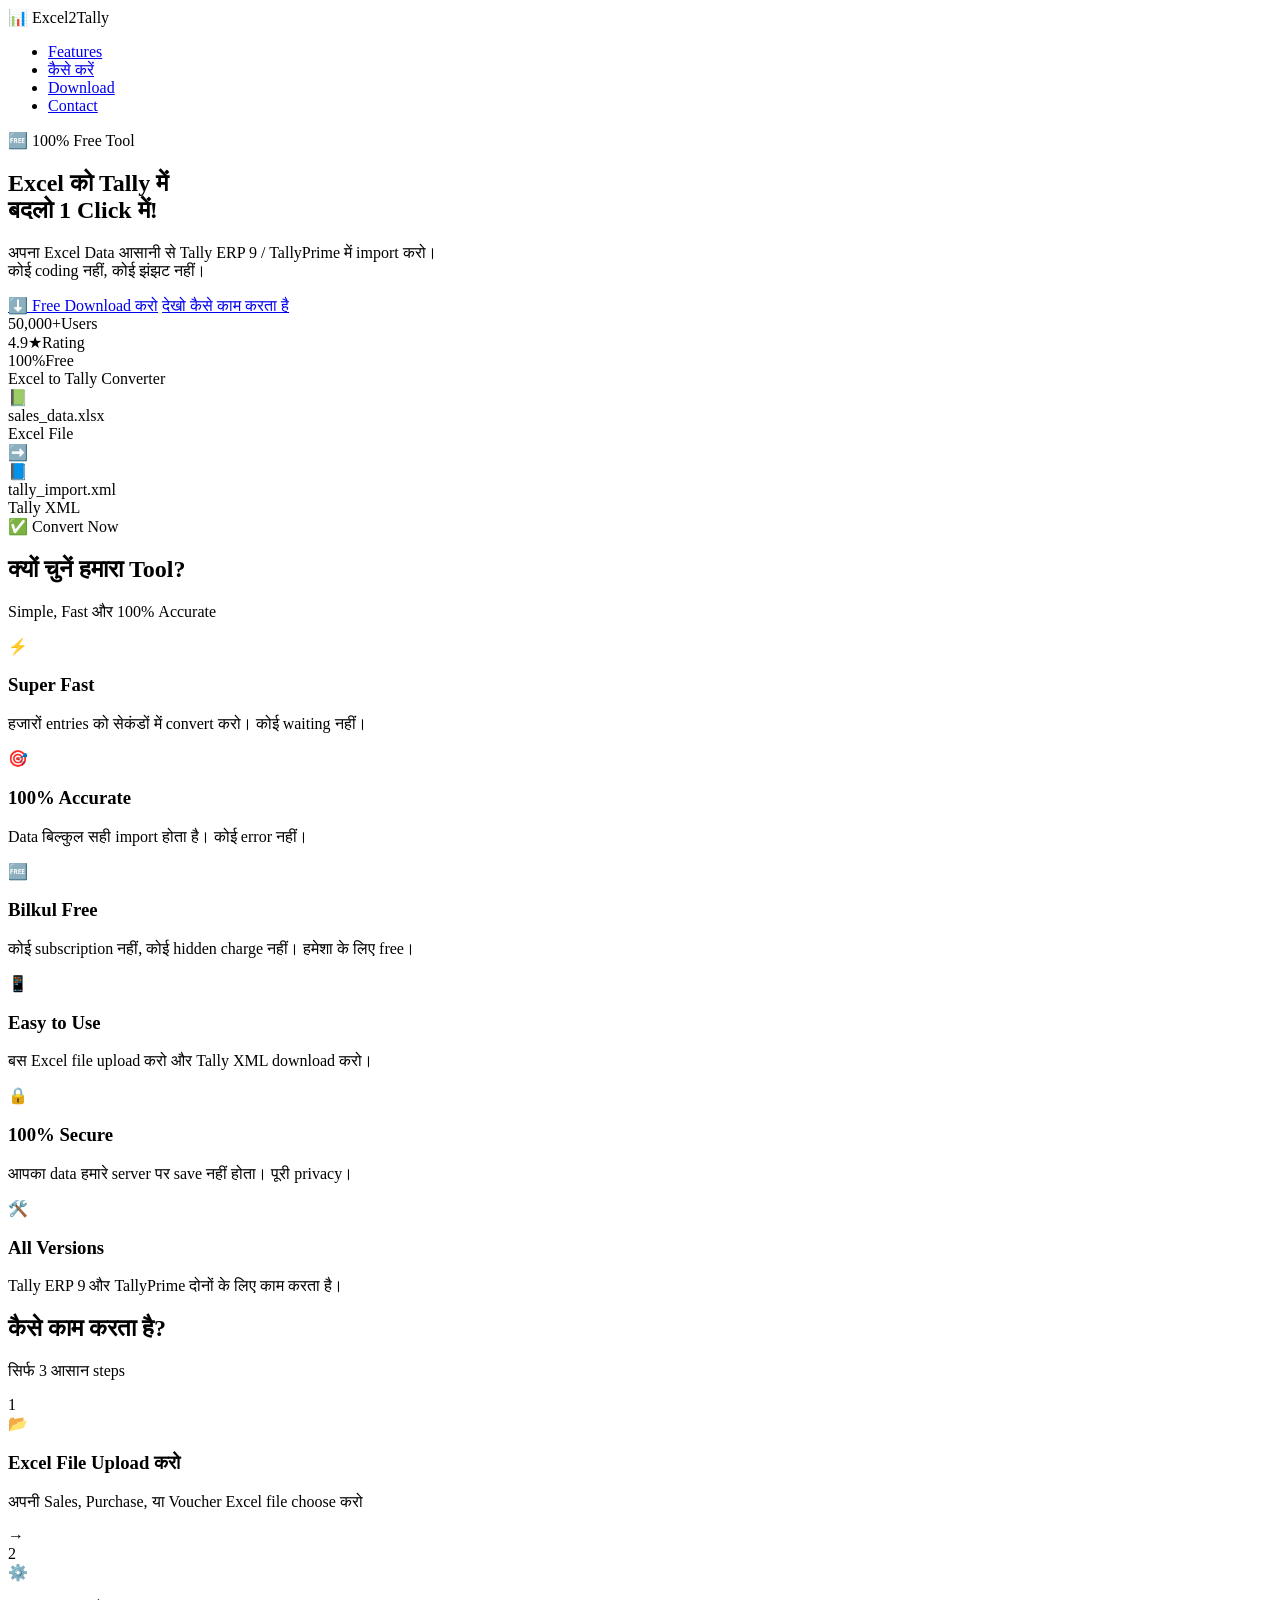
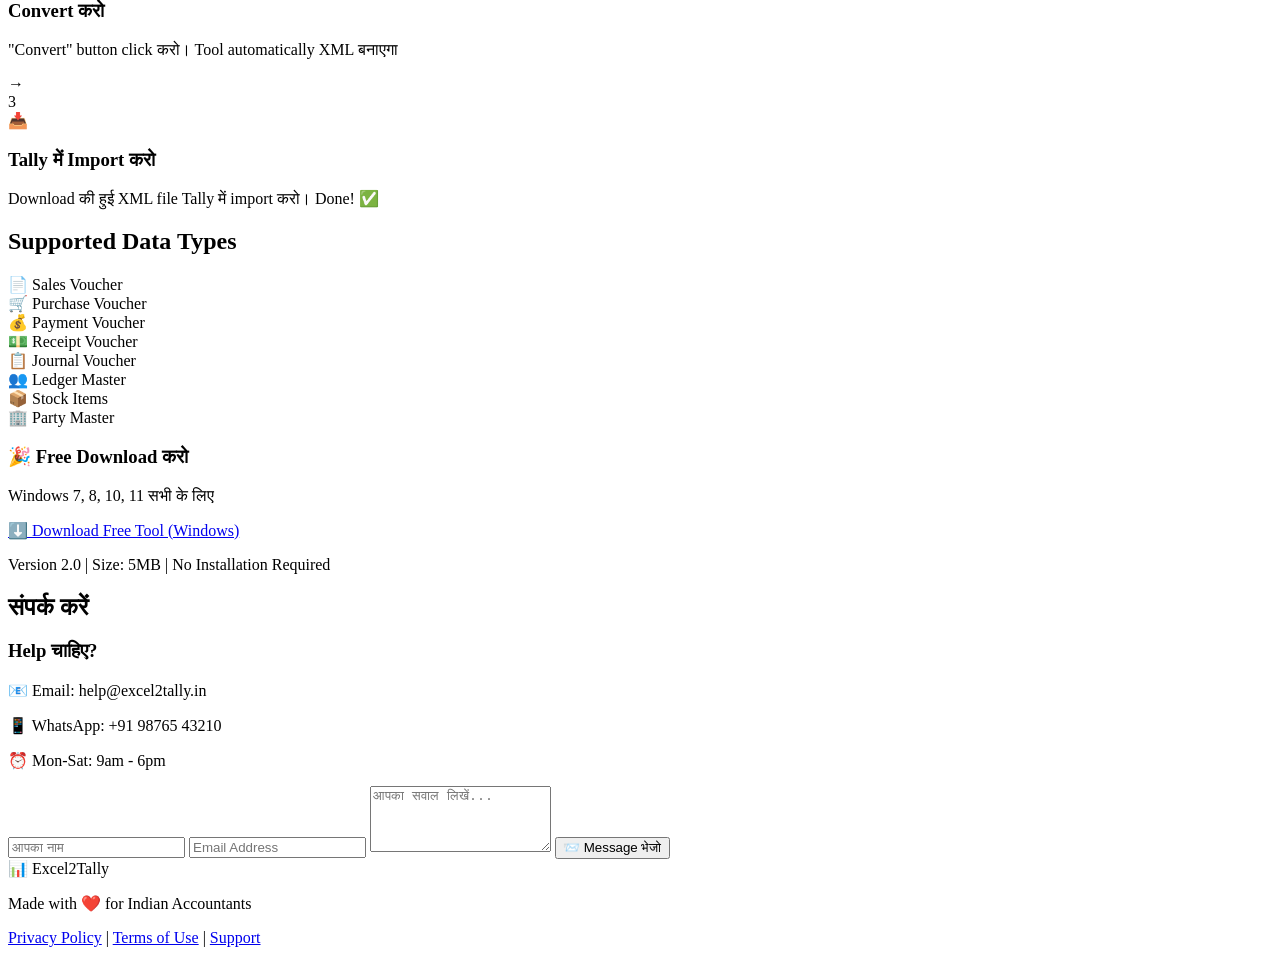
==== index.html @ 010dbfc5 "Add files via upload" ====
<!DOCTYPE html>
<html lang="hi">
<head>
    <meta charset="UTF-8">
    <meta name="viewport" content="width=device-width, initial-scale=1.0">
    <title>Excel to Tally | आसान कन्वर्जन टूल</title>
    <link rel="stylesheet" href="css/style.css">
    <link href="https://fonts.googleapis.com/css2?family=Baloo+2:wght@400;600;800&family=Noto+Sans+Devanagari:wght@400;600&display=swap" rel="stylesheet">
</head>
<body>

    <!-- HEADER -->
    <header class="header">
        <nav class="nav">
            <div class="logo">
                <span class="logo-icon">📊</span>
                <span class="logo-text">Excel<span class="accent">2</span>Tally</span>
            </div>
            <ul class="nav-links">
                <li><a href="#features">Features</a></li>
                <li><a href="#how-it-works">कैसे करें</a></li>
                <li><a href="#download">Download</a></li>
                <li><a href="#contact">Contact</a></li>
            </ul>
        </nav>
    </header>

    <!-- HERO -->
    <section class="hero">
        <div class="hero-bg"></div>
        <div class="hero-content">
            <div class="badge">🆓 100% Free Tool</div>
            <h1 class="hero-title">
                Excel को <span class="highlight">Tally</span> में<br>
                बदलो <span class="highlight">1 Click</span> में!
            </h1>
            <p class="hero-subtitle">
                अपना Excel Data आसानी से Tally ERP 9 / TallyPrime में import करो।<br>
                कोई coding नहीं, कोई झंझट नहीं।
            </p>
            <div class="hero-btns">
                <a href="#download" class="btn btn-primary">⬇️ Free Download करो</a>
                <a href="#how-it-works" class="btn btn-outline">देखो कैसे काम करता है</a>
            </div>
            <div class="hero-stats">
                <div class="stat"><span class="stat-num">50,000+</span><span class="stat-label">Users</span></div>
                <div class="stat"><span class="stat-num">4.9★</span><span class="stat-label">Rating</span></div>
                <div class="stat"><span class="stat-num">100%</span><span class="stat-label">Free</span></div>
            </div>
        </div>
        <div class="hero-image">
            <div class="card-mockup">
                <div class="mockup-header">
                    <span class="dot red"></span>
                    <span class="dot yellow"></span>
                    <span class="dot green"></span>
                    <span class="mockup-title">Excel to Tally Converter</span>
                </div>
                <div class="mockup-body">
                    <div class="file-box excel">
                        <div class="file-icon">📗</div>
                        <div class="file-name">sales_data.xlsx</div>
                        <div class="file-size">Excel File</div>
                    </div>
                    <div class="arrow-anim">➡️</div>
                    <div class="file-box tally">
                        <div class="file-icon">📘</div>
                        <div class="file-name">tally_import.xml</div>
                        <div class="file-size">Tally XML</div>
                    </div>
                </div>
                <div class="mockup-btn">✅ Convert Now</div>
            </div>
        </div>
    </section>

    <!-- FEATURES -->
    <section class="features" id="features">
        <div class="container">
            <h2 class="section-title">क्यों चुनें हमारा Tool?</h2>
            <p class="section-sub">Simple, Fast और 100% Accurate</p>
            <div class="features-grid">
                <div class="feature-card">
                    <div class="feature-icon">⚡</div>
                    <h3>Super Fast</h3>
                    <p>हजारों entries को सेकंडों में convert करो। कोई waiting नहीं।</p>
                </div>
                <div class="feature-card">
                    <div class="feature-icon">🎯</div>
                    <h3>100% Accurate</h3>
                    <p>Data बिल्कुल सही import होता है। कोई error नहीं।</p>
                </div>
                <div class="feature-card">
                    <div class="feature-icon">🆓</div>
                    <h3>Bilkul Free</h3>
                    <p>कोई subscription नहीं, कोई hidden charge नहीं। हमेशा के लिए free।</p>
                </div>
                <div class="feature-card">
                    <div class="feature-icon">📱</div>
                    <h3>Easy to Use</h3>
                    <p>बस Excel file upload करो और Tally XML download करो।</p>
                </div>
                <div class="feature-card">
                    <div class="feature-icon">🔒</div>
                    <h3>100% Secure</h3>
                    <p>आपका data हमारे server पर save नहीं होता। पूरी privacy।</p>
                </div>
                <div class="feature-card">
                    <div class="feature-icon">🛠️</div>
                    <h3>All Versions</h3>
                    <p>Tally ERP 9 और TallyPrime दोनों के लिए काम करता है।</p>
                </div>
            </div>
        </div>
    </section>

    <!-- HOW IT WORKS -->
    <section class="how-it-works" id="how-it-works">
        <div class="container">
            <h2 class="section-title">कैसे काम करता है?</h2>
            <p class="section-sub">सिर्फ 3 आसान steps</p>
            <div class="steps">
                <div class="step">
                    <div class="step-num">1</div>
                    <div class="step-icon">📂</div>
                    <h3>Excel File Upload करो</h3>
                    <p>अपनी Sales, Purchase, या Voucher Excel file choose करो</p>
                </div>
                <div class="step-arrow">→</div>
                <div class="step">
                    <div class="step-num">2</div>
                    <div class="step-icon">⚙️</div>
                    <h3>Convert करो</h3>
                    <p>"Convert" button click करो। Tool automatically XML बनाएगा</p>
                </div>
                <div class="step-arrow">→</div>
                <div class="step">
                    <div class="step-num">3</div>
                    <div class="step-icon">📥</div>
                    <h3>Tally में Import करो</h3>
                    <p>Download की हुई XML file Tally में import करो। Done! ✅</p>
                </div>
            </div>
        </div>
    </section>

    <!-- SUPPORTED TYPES -->
    <section class="supported" id="download">
        <div class="container">
            <h2 class="section-title">Supported Data Types</h2>
            <div class="types-grid">
                <div class="type-card">📄 Sales Voucher</div>
                <div class="type-card">🛒 Purchase Voucher</div>
                <div class="type-card">💰 Payment Voucher</div>
                <div class="type-card">💵 Receipt Voucher</div>
                <div class="type-card">📋 Journal Voucher</div>
                <div class="type-card">👥 Ledger Master</div>
                <div class="type-card">📦 Stock Items</div>
                <div class="type-card">🏢 Party Master</div>
            </div>

            <div class="download-box">
                <h3>🎉 Free Download करो</h3>
                <p>Windows 7, 8, 10, 11 सभी के लिए</p>
                <a href="#" class="btn btn-primary btn-large">⬇️ Download Free Tool (Windows)</a>
                <p class="small-text">Version 2.0 | Size: 5MB | No Installation Required</p>
            </div>
        </div>
    </section>

    <!-- CONTACT -->
    <section class="contact" id="contact">
        <div class="container">
            <h2 class="section-title">संपर्क करें</h2>
            <div class="contact-grid">
                <div class="contact-info">
                    <h3>Help चाहिए?</h3>
                    <p>📧 Email: help@excel2tally.in</p>
                    <p>📱 WhatsApp: +91 98765 43210</p>
                    <p>⏰ Mon-Sat: 9am - 6pm</p>
                </div>
                <form class="contact-form" onsubmit="submitForm(event)">
                    <input type="text" placeholder="आपका नाम" required>
                    <input type="email" placeholder="Email Address" required>
                    <textarea placeholder="आपका सवाल लिखें..." rows="4" required></textarea>
                    <button type="submit" class="btn btn-primary">📨 Message भेजो</button>
                </form>
            </div>
        </div>
    </section>

    <!-- FOOTER -->
    <footer class="footer">
        <div class="container">
            <div class="footer-content">
                <div class="logo">
                    <span class="logo-icon">📊</span>
                    <span class="logo-text">Excel<span class="accent">2</span>Tally</span>
                </div>
                <p>Made with ❤️ for Indian Accountants</p>
                <p class="footer-links">
                    <a href="#">Privacy Policy</a> |
                    <a href="#">Terms of Use</a> |
                    <a href="#contact">Support</a>
                </p>
            </div>
        </div>
    </footer>

    <script src="js/main.js"></script>
</body>
</html>
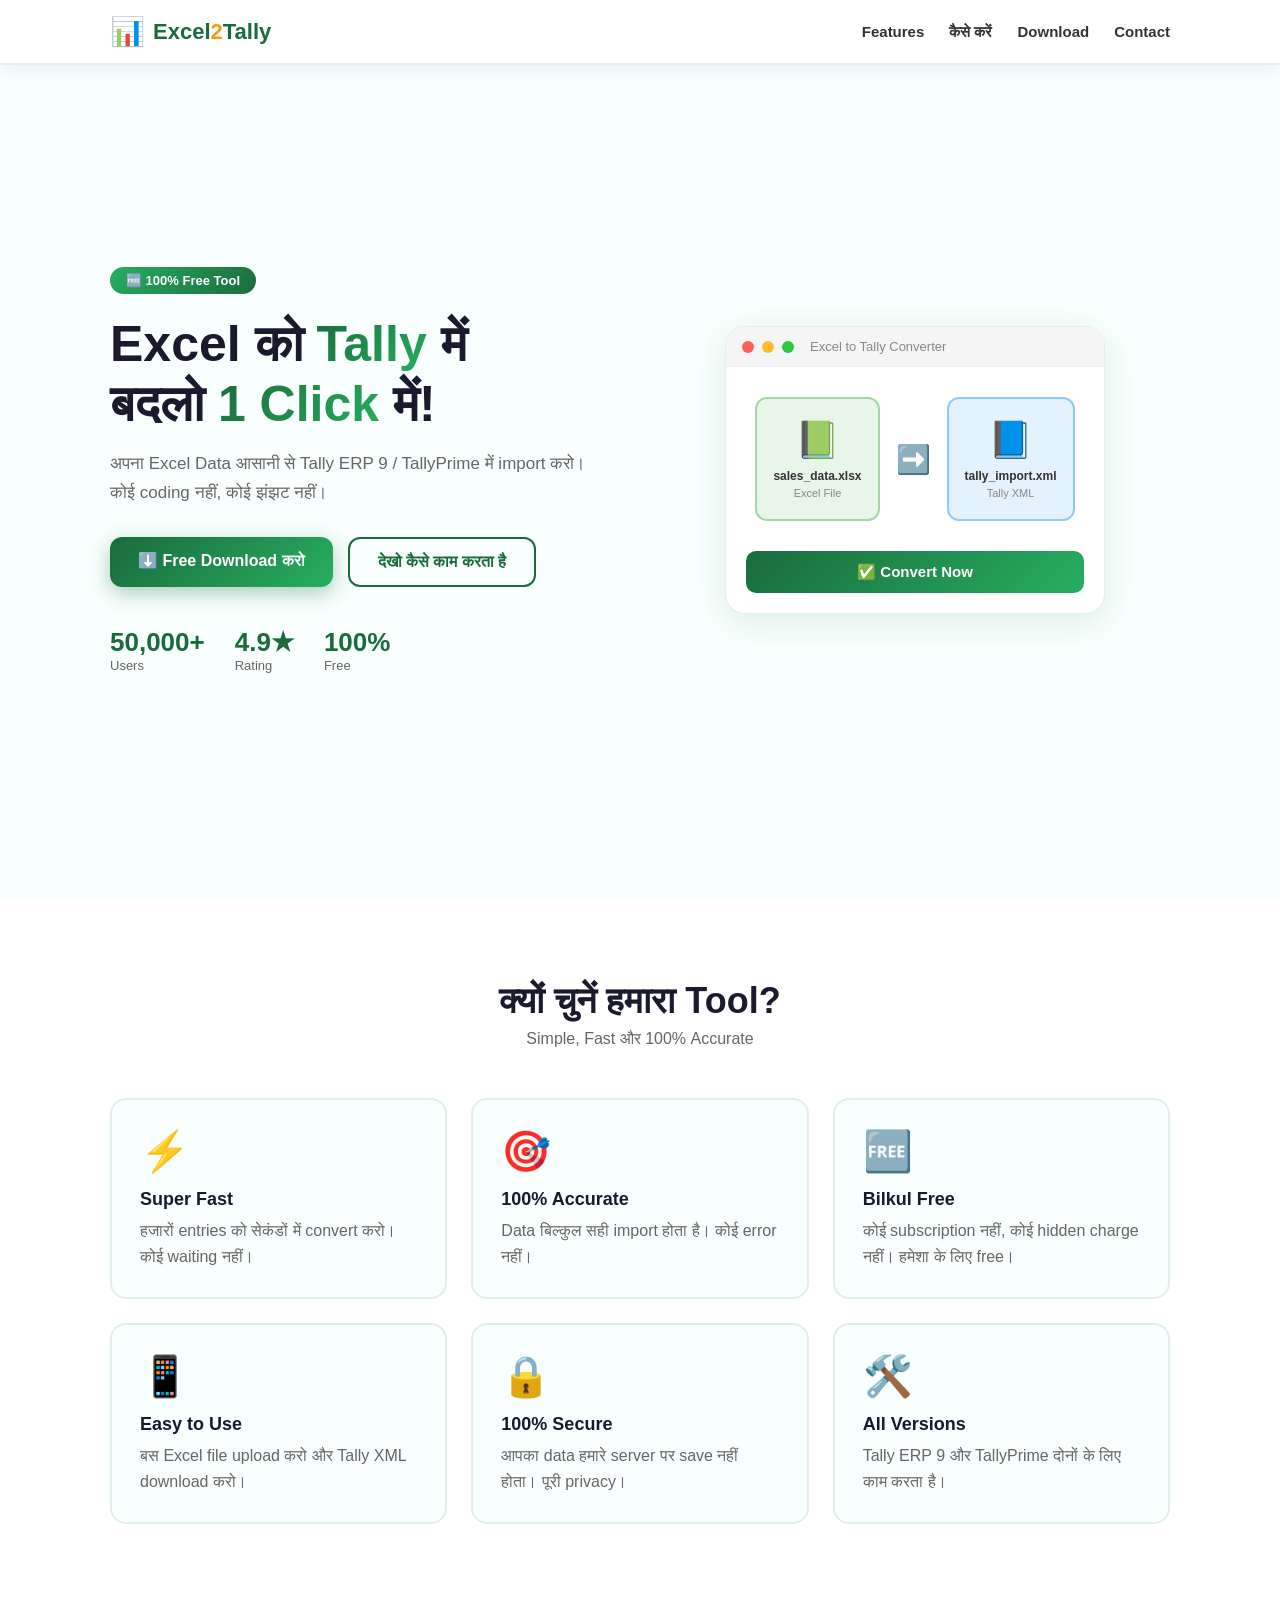
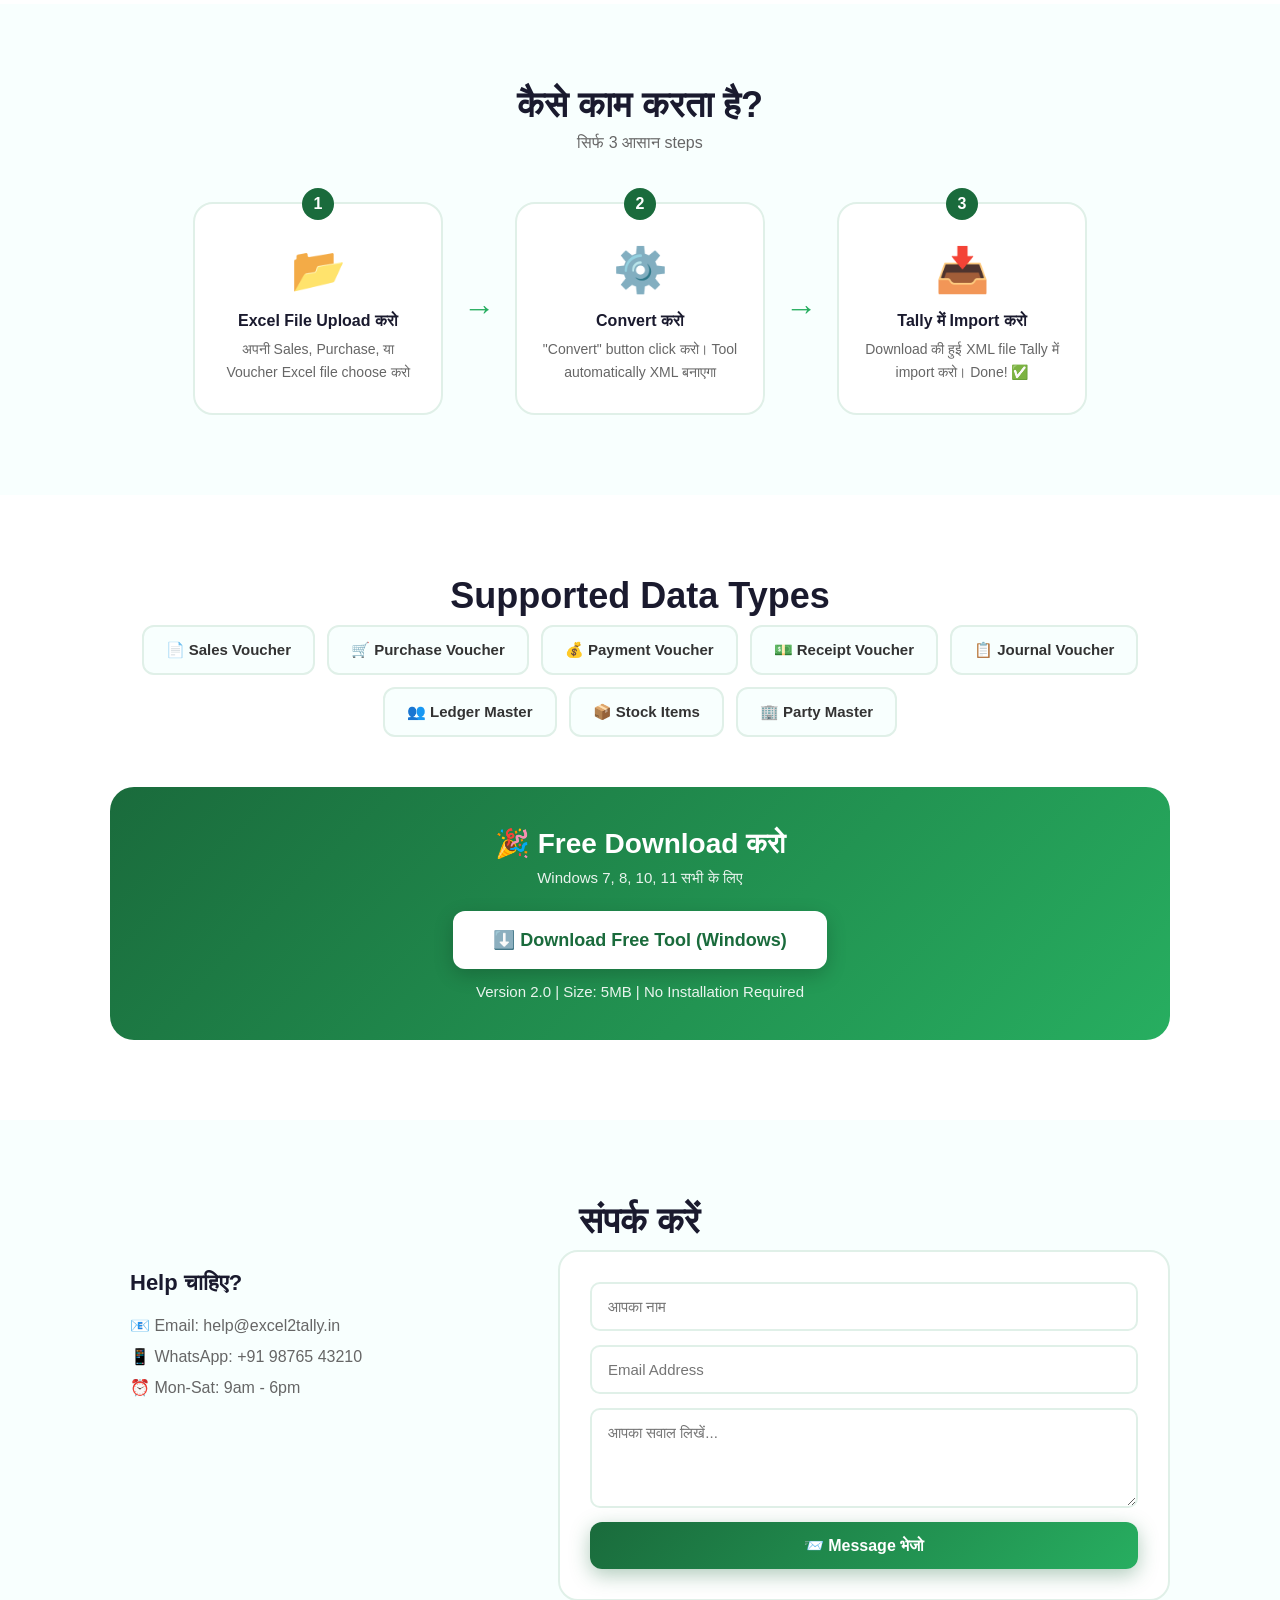
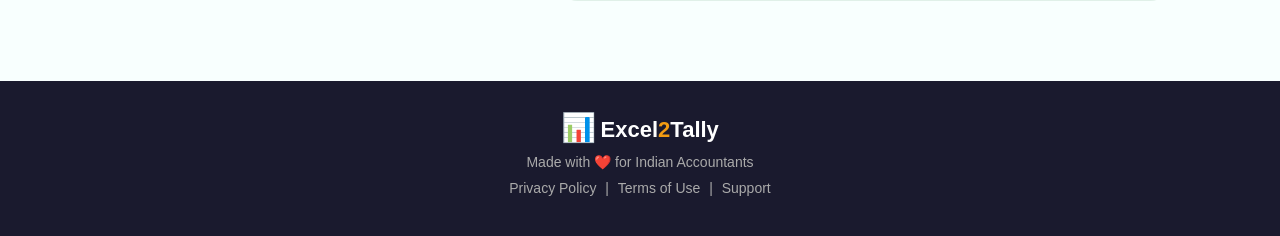
==== commit c96e315e: "Add files via upload" ====
--- a/index.html
+++ b/index.html
@@ -4,8 +4,248 @@
     <meta charset="UTF-8">
     <meta name="viewport" content="width=device-width, initial-scale=1.0">
     <title>Excel to Tally | आसान कन्वर्जन टूल</title>
-    <link rel="stylesheet" href="css/style.css">
     <link href="https://fonts.googleapis.com/css2?family=Baloo+2:wght@400;600;800&family=Noto+Sans+Devanagari:wght@400;600&display=swap" rel="stylesheet">
+    <style>
+        :root {
+            --primary: #1a6b3c;
+            --primary-light: #27ae60;
+            --accent: #f39c12;
+            --dark: #1a1a2e;
+            --text: #333;
+            --text-light: #666;
+            --bg: #f8fffe;
+            --white: #ffffff;
+            --border: #e0f0e8;
+            --shadow: 0 8px 32px rgba(26,107,60,0.12);
+        }
+
+        * { margin: 0; padding: 0; box-sizing: border-box; }
+
+        body {
+            font-family: 'Baloo 2', 'Noto Sans Devanagari', sans-serif;
+            background: var(--bg);
+            color: var(--text);
+            overflow-x: hidden;
+        }
+
+        .container { max-width: 1100px; margin: 0 auto; padding: 0 20px; }
+
+        /* HEADER */
+        .header {
+            position: fixed; top: 0; width: 100%; z-index: 100;
+            background: rgba(255,255,255,0.97);
+            backdrop-filter: blur(10px);
+            border-bottom: 2px solid var(--border);
+            box-shadow: 0 2px 20px rgba(0,0,0,0.08);
+        }
+        .nav {
+            max-width: 1100px; margin: 0 auto;
+            display: flex; justify-content: space-between; align-items: center;
+            padding: 15px 20px;
+        }
+        .logo { display: flex; align-items: center; gap: 8px; text-decoration: none; }
+        .logo-icon { font-size: 28px; }
+        .logo-text { font-size: 22px; font-weight: 800; color: var(--primary); }
+        .accent { color: var(--accent); }
+        .nav-links { display: flex; gap: 25px; list-style: none; }
+        .nav-links a { text-decoration: none; color: var(--text); font-weight: 600; font-size: 15px; transition: color 0.3s; }
+        .nav-links a:hover { color: var(--primary); }
+
+        /* HERO */
+        .hero {
+            min-height: 100vh;
+            display: flex; align-items: center;
+            padding: 100px 20px 60px;
+            max-width: 1100px; margin: 0 auto;
+            gap: 40px; flex-wrap: wrap;
+        }
+        .hero-content { flex: 1; min-width: 280px; }
+        .badge {
+            display: inline-block;
+            background: linear-gradient(135deg, #27ae60, #1a6b3c);
+            color: white; padding: 6px 16px; border-radius: 20px;
+            font-size: 13px; font-weight: 600; margin-bottom: 20px;
+        }
+        .hero-title {
+            font-size: clamp(30px, 5vw, 50px);
+            font-weight: 800; line-height: 1.2;
+            color: var(--dark); margin-bottom: 16px;
+        }
+        .highlight {
+            background: linear-gradient(135deg, var(--primary), var(--primary-light));
+            -webkit-background-clip: text; -webkit-text-fill-color: transparent;
+            background-clip: text;
+        }
+        .hero-subtitle {
+            font-size: 17px; color: var(--text-light);
+            line-height: 1.7; margin-bottom: 30px;
+        }
+        .hero-btns { display: flex; gap: 15px; flex-wrap: wrap; margin-bottom: 40px; }
+
+        .btn {
+            display: inline-block; padding: 14px 28px;
+            border-radius: 12px; font-size: 16px; font-weight: 700;
+            text-decoration: none; cursor: pointer; border: none;
+            transition: all 0.3s ease; font-family: inherit;
+        }
+        .btn-primary {
+            background: linear-gradient(135deg, var(--primary), var(--primary-light));
+            color: white; box-shadow: 0 6px 20px rgba(26,107,60,0.35);
+        }
+        .btn-primary:hover { transform: translateY(-3px); box-shadow: 0 10px 30px rgba(26,107,60,0.45); }
+        .btn-outline { background: transparent; color: var(--primary); border: 2px solid var(--primary); }
+        .btn-outline:hover { background: var(--primary); color: white; }
+        .btn-large { padding: 18px 40px; font-size: 18px; }
+
+        .hero-stats { display: flex; gap: 30px; }
+        .stat { display: flex; flex-direction: column; }
+        .stat-num { font-size: 26px; font-weight: 800; color: var(--primary); }
+        .stat-label { font-size: 13px; color: var(--text-light); }
+
+        /* MOCKUP */
+        .hero-image { flex: 1; min-width: 280px; display: flex; justify-content: center; }
+        .card-mockup {
+            background: white; border-radius: 20px;
+            box-shadow: var(--shadow); padding: 0;
+            width: 100%; max-width: 380px; overflow: hidden;
+            border: 1px solid var(--border);
+            animation: float 4s ease-in-out infinite;
+        }
+        @keyframes float {
+            0%, 100% { transform: translateY(0px); }
+            50% { transform: translateY(-12px); }
+        }
+        .mockup-header {
+            background: #f5f5f5; padding: 12px 16px;
+            display: flex; align-items: center; gap: 8px;
+            border-bottom: 1px solid #eee;
+        }
+        .dot { width: 12px; height: 12px; border-radius: 50%; }
+        .dot.red { background: #ff5f57; }
+        .dot.yellow { background: #ffbd2e; }
+        .dot.green { background: #28c840; }
+        .mockup-title { font-size: 13px; color: #888; margin-left: 8px; }
+        .mockup-body {
+            display: flex; align-items: center; justify-content: center;
+            gap: 16px; padding: 30px 20px; flex-wrap: wrap;
+        }
+        .file-box { text-align: center; padding: 20px 16px; border-radius: 12px; min-width: 110px; }
+        .file-box.excel { background: #e8f5e9; border: 2px solid #a5d6a7; }
+        .file-box.tally { background: #e3f2fd; border: 2px solid #90caf9; }
+        .file-icon { font-size: 36px; margin-bottom: 8px; }
+        .file-name { font-size: 12px; font-weight: 700; color: #333; }
+        .file-size { font-size: 11px; color: #888; margin-top: 4px; }
+        .arrow-anim { font-size: 28px; animation: pulse 1.5s ease-in-out infinite; }
+        @keyframes pulse { 0%,100%{transform:scale(1)} 50%{transform:scale(1.3)} }
+        .mockup-btn {
+            margin: 0 20px 20px;
+            background: linear-gradient(135deg, var(--primary), var(--primary-light));
+            color: white; text-align: center; padding: 12px;
+            border-radius: 10px; font-weight: 700; font-size: 15px;
+        }
+
+        /* SECTIONS */
+        section { padding: 80px 20px; }
+        .section-title {
+            font-size: clamp(24px, 4vw, 36px);
+            font-weight: 800; text-align: center;
+            color: var(--dark); margin-bottom: 8px;
+        }
+        .section-sub { text-align: center; color: var(--text-light); font-size: 16px; margin-bottom: 50px; }
+
+        /* FEATURES */
+        .features { background: white; }
+        .features-grid {
+            display: grid;
+            grid-template-columns: repeat(auto-fit, minmax(280px, 1fr));
+            gap: 24px;
+        }
+        .feature-card {
+            background: var(--bg); border: 2px solid var(--border);
+            border-radius: 16px; padding: 28px;
+            transition: all 0.3s ease;
+        }
+        .feature-card:hover { transform: translateY(-6px); border-color: var(--primary-light); box-shadow: var(--shadow); }
+        .feature-icon { font-size: 40px; margin-bottom: 14px; }
+        .feature-card h3 { font-size: 18px; font-weight: 700; color: var(--dark); margin-bottom: 8px; }
+        .feature-card p { color: var(--text-light); line-height: 1.6; }
+
+        /* HOW IT WORKS */
+        .how-it-works { background: var(--bg); }
+        .steps { display: flex; align-items: center; justify-content: center; gap: 20px; flex-wrap: wrap; }
+        .step {
+            background: white; border: 2px solid var(--border);
+            border-radius: 20px; padding: 30px 24px;
+            text-align: center; max-width: 250px; position: relative;
+            transition: all 0.3s;
+        }
+        .step:hover { transform: translateY(-6px); box-shadow: var(--shadow); border-color: var(--primary); }
+        .step-num {
+            position: absolute; top: -16px; left: 50%; transform: translateX(-50%);
+            background: var(--primary); color: white;
+            width: 32px; height: 32px; border-radius: 50%;
+            display: flex; align-items: center; justify-content: center;
+            font-weight: 800; font-size: 16px;
+        }
+        .step-icon { font-size: 44px; margin: 10px 0 16px; }
+        .step h3 { font-size: 16px; font-weight: 700; color: var(--dark); margin-bottom: 8px; }
+        .step p { font-size: 14px; color: var(--text-light); line-height: 1.6; }
+        .step-arrow { font-size: 32px; color: var(--primary-light); font-weight: bold; }
+
+        /* SUPPORTED */
+        .supported { background: white; }
+        .types-grid { display: flex; flex-wrap: wrap; gap: 12px; justify-content: center; margin-bottom: 50px; }
+        .type-card {
+            background: var(--bg); border: 2px solid var(--border);
+            border-radius: 12px; padding: 14px 22px;
+            font-weight: 600; font-size: 15px; transition: all 0.3s;
+        }
+        .type-card:hover { border-color: var(--primary); background: #e8f5e9; transform: scale(1.05); }
+        .download-box {
+            background: linear-gradient(135deg, var(--primary), var(--primary-light));
+            border-radius: 24px; padding: 40px; text-align: center; color: white;
+        }
+        .download-box h3 { font-size: 28px; font-weight: 800; margin-bottom: 8px; }
+        .download-box p { font-size: 15px; opacity: 0.9; margin-bottom: 24px; }
+        .download-box .btn-primary { background: white; color: var(--primary); box-shadow: 0 6px 20px rgba(0,0,0,0.2); }
+        .small-text { font-size: 13px; opacity: 0.7; margin-top: 14px; margin-bottom: 0 !important; }
+
+        /* CONTACT */
+        .contact { background: var(--bg); }
+        .contact-grid { display: grid; grid-template-columns: 1fr 1.5fr; gap: 40px; align-items: start; }
+        .contact-info { padding: 20px; }
+        .contact-info h3 { font-size: 22px; font-weight: 700; margin-bottom: 20px; color: var(--dark); }
+        .contact-info p { font-size: 16px; color: var(--text-light); margin-bottom: 12px; }
+        .contact-form {
+            display: flex; flex-direction: column; gap: 14px;
+            background: white; padding: 30px;
+            border-radius: 20px; border: 2px solid var(--border);
+        }
+        .contact-form input, .contact-form textarea {
+            padding: 14px 16px; border: 2px solid var(--border);
+            border-radius: 10px; font-size: 15px; font-family: inherit;
+            outline: none; transition: border-color 0.3s;
+        }
+        .contact-form input:focus, .contact-form textarea:focus { border-color: var(--primary); }
+
+        /* FOOTER */
+        .footer { background: var(--dark); color: #aaa; padding: 30px 20px; text-align: center; }
+        .footer .logo-text { color: white; }
+        .footer p { margin: 10px 0; font-size: 14px; }
+        .footer-links a { color: #aaa; text-decoration: none; margin: 0 5px; }
+        .footer-links a:hover { color: var(--primary-light); }
+
+        /* RESPONSIVE */
+        @media (max-width: 768px) {
+            .nav-links { display: none; }
+            .hero { flex-direction: column; text-align: center; padding-top: 90px; }
+            .hero-btns { justify-content: center; }
+            .hero-stats { justify-content: center; }
+            .steps { flex-direction: column; }
+            .step-arrow { transform: rotate(90deg); }
+            .contact-grid { grid-template-columns: 1fr; }
+        }
+    </style>
 </head>
 <body>
 
@@ -27,7 +267,6 @@
 
     <!-- HERO -->
     <section class="hero">
-        <div class="hero-bg"></div>
         <div class="hero-content">
             <div class="badge">🆓 100% Free Tool</div>
             <h1 class="hero-title">
@@ -158,7 +397,6 @@
                 <div class="type-card">📦 Stock Items</div>
                 <div class="type-card">🏢 Party Master</div>
             </div>
-
             <div class="download-box">
                 <h3>🎉 Free Download करो</h3>
                 <p>Windows 7, 8, 10, 11 सभी के लिए</p>
@@ -192,21 +430,55 @@
     <!-- FOOTER -->
     <footer class="footer">
         <div class="container">
-            <div class="footer-content">
-                <div class="logo">
-                    <span class="logo-icon">📊</span>
-                    <span class="logo-text">Excel<span class="accent">2</span>Tally</span>
-                </div>
-                <p>Made with ❤️ for Indian Accountants</p>
-                <p class="footer-links">
-                    <a href="#">Privacy Policy</a> |
-                    <a href="#">Terms of Use</a> |
-                    <a href="#contact">Support</a>
-                </p>
-            </div>
+            <div style="margin-bottom:10px;">
+                <span class="logo-icon" style="font-size:28px;">📊</span>
+                <span class="logo-text">Excel<span class="accent">2</span>Tally</span>
+            </div>
+            <p>Made with ❤️ for Indian Accountants</p>
+            <p class="footer-links">
+                <a href="#">Privacy Policy</a> |
+                <a href="#">Terms of Use</a> |
+                <a href="#contact">Support</a>
+            </p>
         </div>
     </footer>
 
-    <script src="js/main.js"></script>
+    <script>
+        // Smooth scroll
+        document.querySelectorAll('a[href^="#"]').forEach(anchor => {
+            anchor.addEventListener('click', function(e) {
+                e.preventDefault();
+                const target = document.querySelector(this.getAttribute('href'));
+                if (target) target.scrollIntoView({ behavior: 'smooth', block: 'start' });
+            });
+        });
+
+        // Contact form
+        function submitForm(e) {
+            e.preventDefault();
+            const btn = e.target.querySelector('button');
+            btn.textContent = '✅ Message भेज दिया!';
+            btn.style.background = 'linear-gradient(135deg, #27ae60, #1a6b3c)';
+            e.target.reset();
+            setTimeout(() => { btn.textContent = '📨 Message भेजो'; btn.style.background = ''; }, 3000);
+        }
+
+        // Scroll animation
+        const observer = new IntersectionObserver((entries) => {
+            entries.forEach(entry => {
+                if (entry.isIntersecting) {
+                    entry.target.style.opacity = '1';
+                    entry.target.style.transform = 'translateY(0)';
+                }
+            });
+        }, { threshold: 0.1 });
+
+        document.querySelectorAll('.feature-card, .step, .type-card').forEach(el => {
+            el.style.opacity = '0';
+            el.style.transform = 'translateY(30px)';
+            el.style.transition = 'opacity 0.6s ease, transform 0.6s ease';
+            observer.observe(el);
+        });
+    </script>
 </body>
 </html>
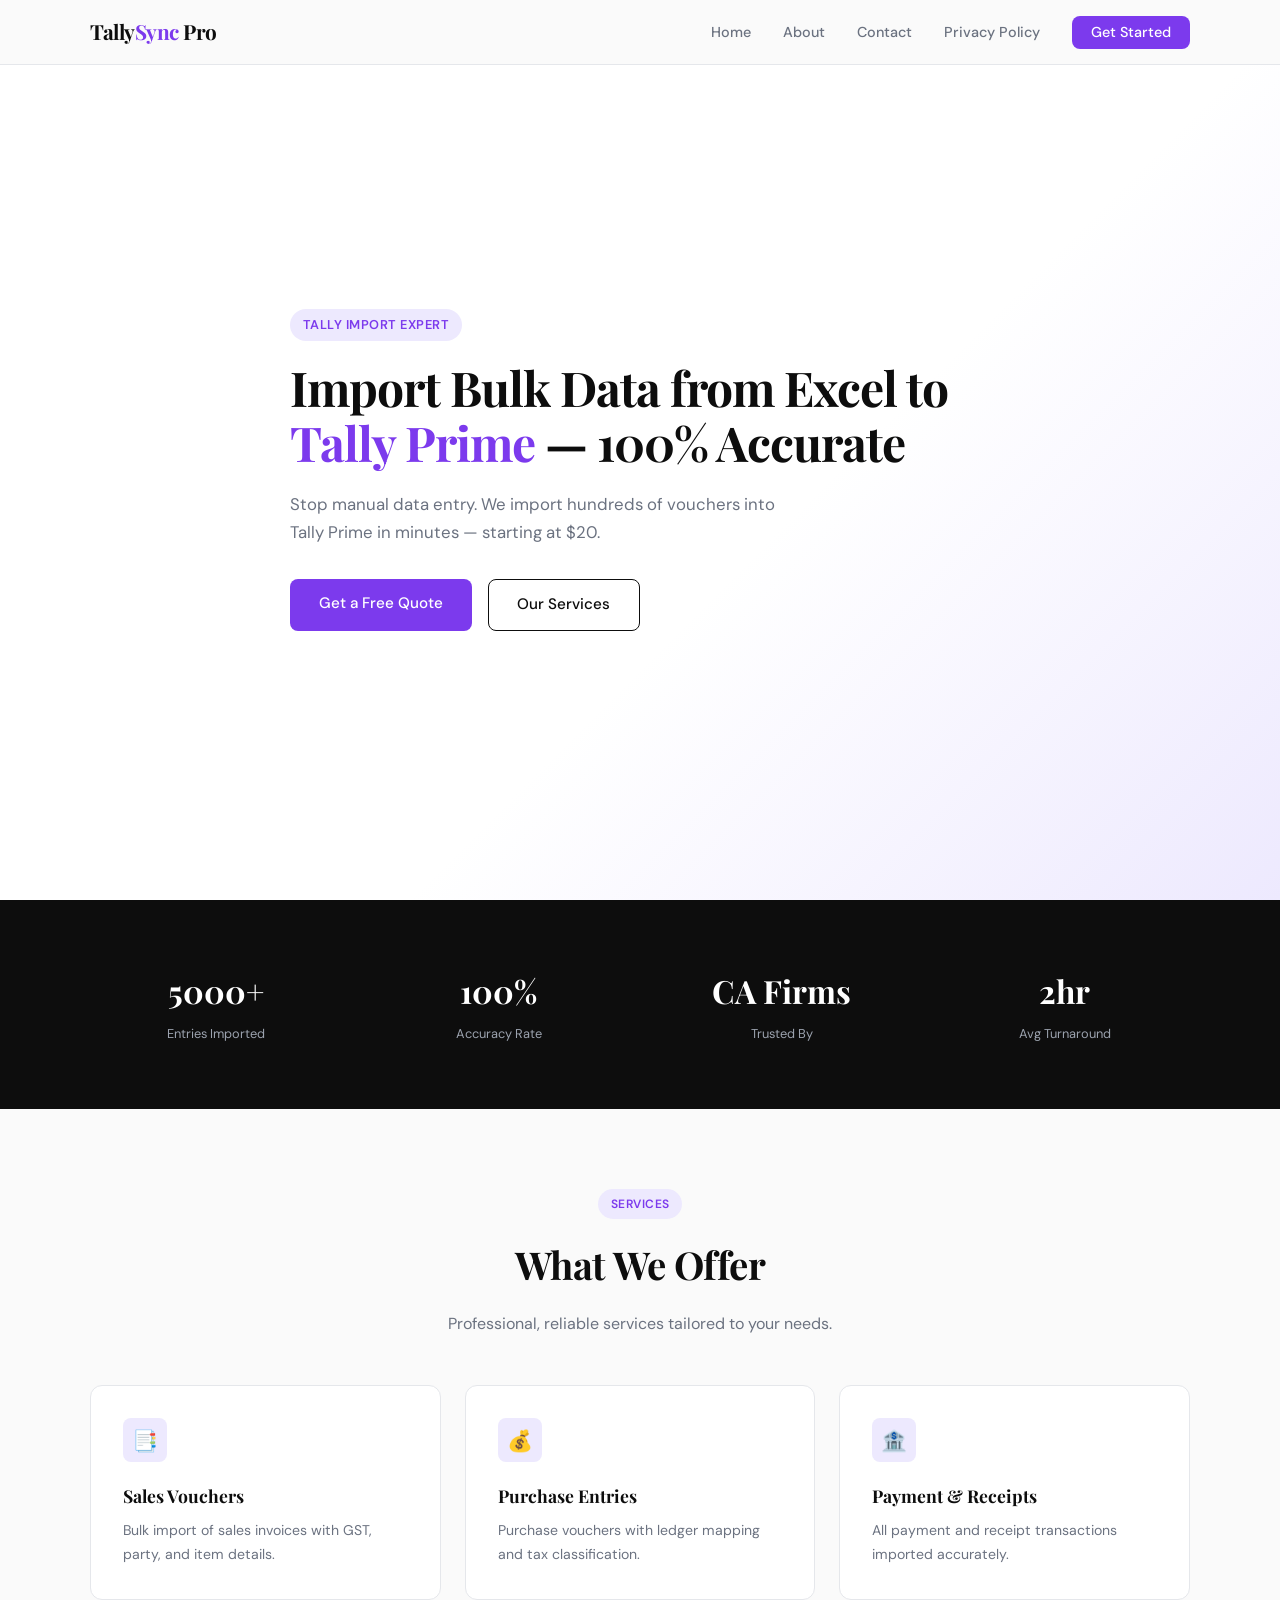
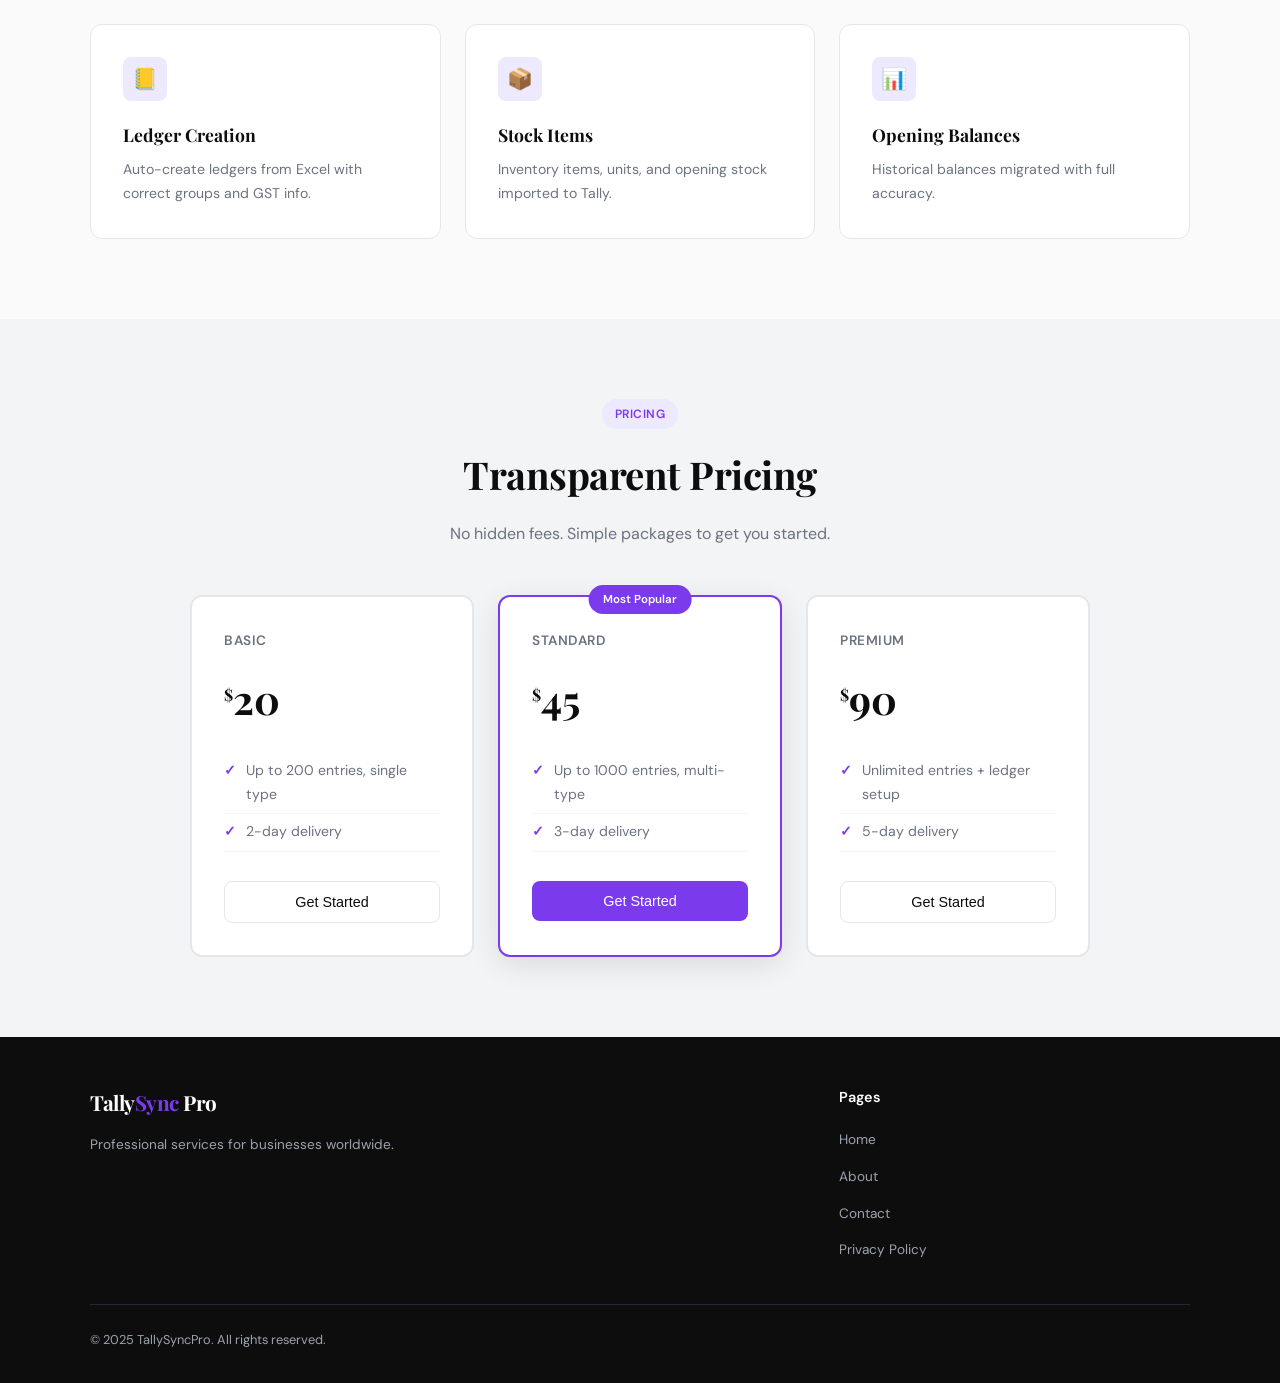
==== commit ed2527a6: "Add files via upload" ====
--- a/index.html
+++ b/index.html
@@ -1,484 +1,110 @@
 <!DOCTYPE html>
-<html lang="hi">
+<html lang="en">
 <head>
-    <meta charset="UTF-8">
-    <meta name="viewport" content="width=device-width, initial-scale=1.0">
-    <title>Excel to Tally | आसान कन्वर्जन टूल</title>
-    <link href="https://fonts.googleapis.com/css2?family=Baloo+2:wght@400;600;800&family=Noto+Sans+Devanagari:wght@400;600&display=swap" rel="stylesheet">
-    <style>
-        :root {
-            --primary: #1a6b3c;
-            --primary-light: #27ae60;
-            --accent: #f39c12;
-            --dark: #1a1a2e;
-            --text: #333;
-            --text-light: #666;
-            --bg: #f8fffe;
-            --white: #ffffff;
-            --border: #e0f0e8;
-            --shadow: 0 8px 32px rgba(26,107,60,0.12);
-        }
-
-        * { margin: 0; padding: 0; box-sizing: border-box; }
-
-        body {
-            font-family: 'Baloo 2', 'Noto Sans Devanagari', sans-serif;
-            background: var(--bg);
-            color: var(--text);
-            overflow-x: hidden;
-        }
-
-        .container { max-width: 1100px; margin: 0 auto; padding: 0 20px; }
-
-        /* HEADER */
-        .header {
-            position: fixed; top: 0; width: 100%; z-index: 100;
-            background: rgba(255,255,255,0.97);
-            backdrop-filter: blur(10px);
-            border-bottom: 2px solid var(--border);
-            box-shadow: 0 2px 20px rgba(0,0,0,0.08);
-        }
-        .nav {
-            max-width: 1100px; margin: 0 auto;
-            display: flex; justify-content: space-between; align-items: center;
-            padding: 15px 20px;
-        }
-        .logo { display: flex; align-items: center; gap: 8px; text-decoration: none; }
-        .logo-icon { font-size: 28px; }
-        .logo-text { font-size: 22px; font-weight: 800; color: var(--primary); }
-        .accent { color: var(--accent); }
-        .nav-links { display: flex; gap: 25px; list-style: none; }
-        .nav-links a { text-decoration: none; color: var(--text); font-weight: 600; font-size: 15px; transition: color 0.3s; }
-        .nav-links a:hover { color: var(--primary); }
-
-        /* HERO */
-        .hero {
-            min-height: 100vh;
-            display: flex; align-items: center;
-            padding: 100px 20px 60px;
-            max-width: 1100px; margin: 0 auto;
-            gap: 40px; flex-wrap: wrap;
-        }
-        .hero-content { flex: 1; min-width: 280px; }
-        .badge {
-            display: inline-block;
-            background: linear-gradient(135deg, #27ae60, #1a6b3c);
-            color: white; padding: 6px 16px; border-radius: 20px;
-            font-size: 13px; font-weight: 600; margin-bottom: 20px;
-        }
-        .hero-title {
-            font-size: clamp(30px, 5vw, 50px);
-            font-weight: 800; line-height: 1.2;
-            color: var(--dark); margin-bottom: 16px;
-        }
-        .highlight {
-            background: linear-gradient(135deg, var(--primary), var(--primary-light));
-            -webkit-background-clip: text; -webkit-text-fill-color: transparent;
-            background-clip: text;
-        }
-        .hero-subtitle {
-            font-size: 17px; color: var(--text-light);
-            line-height: 1.7; margin-bottom: 30px;
-        }
-        .hero-btns { display: flex; gap: 15px; flex-wrap: wrap; margin-bottom: 40px; }
-
-        .btn {
-            display: inline-block; padding: 14px 28px;
-            border-radius: 12px; font-size: 16px; font-weight: 700;
-            text-decoration: none; cursor: pointer; border: none;
-            transition: all 0.3s ease; font-family: inherit;
-        }
-        .btn-primary {
-            background: linear-gradient(135deg, var(--primary), var(--primary-light));
-            color: white; box-shadow: 0 6px 20px rgba(26,107,60,0.35);
-        }
-        .btn-primary:hover { transform: translateY(-3px); box-shadow: 0 10px 30px rgba(26,107,60,0.45); }
-        .btn-outline { background: transparent; color: var(--primary); border: 2px solid var(--primary); }
-        .btn-outline:hover { background: var(--primary); color: white; }
-        .btn-large { padding: 18px 40px; font-size: 18px; }
-
-        .hero-stats { display: flex; gap: 30px; }
-        .stat { display: flex; flex-direction: column; }
-        .stat-num { font-size: 26px; font-weight: 800; color: var(--primary); }
-        .stat-label { font-size: 13px; color: var(--text-light); }
-
-        /* MOCKUP */
-        .hero-image { flex: 1; min-width: 280px; display: flex; justify-content: center; }
-        .card-mockup {
-            background: white; border-radius: 20px;
-            box-shadow: var(--shadow); padding: 0;
-            width: 100%; max-width: 380px; overflow: hidden;
-            border: 1px solid var(--border);
-            animation: float 4s ease-in-out infinite;
-        }
-        @keyframes float {
-            0%, 100% { transform: translateY(0px); }
-            50% { transform: translateY(-12px); }
-        }
-        .mockup-header {
-            background: #f5f5f5; padding: 12px 16px;
-            display: flex; align-items: center; gap: 8px;
-            border-bottom: 1px solid #eee;
-        }
-        .dot { width: 12px; height: 12px; border-radius: 50%; }
-        .dot.red { background: #ff5f57; }
-        .dot.yellow { background: #ffbd2e; }
-        .dot.green { background: #28c840; }
-        .mockup-title { font-size: 13px; color: #888; margin-left: 8px; }
-        .mockup-body {
-            display: flex; align-items: center; justify-content: center;
-            gap: 16px; padding: 30px 20px; flex-wrap: wrap;
-        }
-        .file-box { text-align: center; padding: 20px 16px; border-radius: 12px; min-width: 110px; }
-        .file-box.excel { background: #e8f5e9; border: 2px solid #a5d6a7; }
-        .file-box.tally { background: #e3f2fd; border: 2px solid #90caf9; }
-        .file-icon { font-size: 36px; margin-bottom: 8px; }
-        .file-name { font-size: 12px; font-weight: 700; color: #333; }
-        .file-size { font-size: 11px; color: #888; margin-top: 4px; }
-        .arrow-anim { font-size: 28px; animation: pulse 1.5s ease-in-out infinite; }
-        @keyframes pulse { 0%,100%{transform:scale(1)} 50%{transform:scale(1.3)} }
-        .mockup-btn {
-            margin: 0 20px 20px;
-            background: linear-gradient(135deg, var(--primary), var(--primary-light));
-            color: white; text-align: center; padding: 12px;
-            border-radius: 10px; font-weight: 700; font-size: 15px;
-        }
-
-        /* SECTIONS */
-        section { padding: 80px 20px; }
-        .section-title {
-            font-size: clamp(24px, 4vw, 36px);
-            font-weight: 800; text-align: center;
-            color: var(--dark); margin-bottom: 8px;
-        }
-        .section-sub { text-align: center; color: var(--text-light); font-size: 16px; margin-bottom: 50px; }
-
-        /* FEATURES */
-        .features { background: white; }
-        .features-grid {
-            display: grid;
-            grid-template-columns: repeat(auto-fit, minmax(280px, 1fr));
-            gap: 24px;
-        }
-        .feature-card {
-            background: var(--bg); border: 2px solid var(--border);
-            border-radius: 16px; padding: 28px;
-            transition: all 0.3s ease;
-        }
-        .feature-card:hover { transform: translateY(-6px); border-color: var(--primary-light); box-shadow: var(--shadow); }
-        .feature-icon { font-size: 40px; margin-bottom: 14px; }
-        .feature-card h3 { font-size: 18px; font-weight: 700; color: var(--dark); margin-bottom: 8px; }
-        .feature-card p { color: var(--text-light); line-height: 1.6; }
-
-        /* HOW IT WORKS */
-        .how-it-works { background: var(--bg); }
-        .steps { display: flex; align-items: center; justify-content: center; gap: 20px; flex-wrap: wrap; }
-        .step {
-            background: white; border: 2px solid var(--border);
-            border-radius: 20px; padding: 30px 24px;
-            text-align: center; max-width: 250px; position: relative;
-            transition: all 0.3s;
-        }
-        .step:hover { transform: translateY(-6px); box-shadow: var(--shadow); border-color: var(--primary); }
-        .step-num {
-            position: absolute; top: -16px; left: 50%; transform: translateX(-50%);
-            background: var(--primary); color: white;
-            width: 32px; height: 32px; border-radius: 50%;
-            display: flex; align-items: center; justify-content: center;
-            font-weight: 800; font-size: 16px;
-        }
-        .step-icon { font-size: 44px; margin: 10px 0 16px; }
-        .step h3 { font-size: 16px; font-weight: 700; color: var(--dark); margin-bottom: 8px; }
-        .step p { font-size: 14px; color: var(--text-light); line-height: 1.6; }
-        .step-arrow { font-size: 32px; color: var(--primary-light); font-weight: bold; }
-
-        /* SUPPORTED */
-        .supported { background: white; }
-        .types-grid { display: flex; flex-wrap: wrap; gap: 12px; justify-content: center; margin-bottom: 50px; }
-        .type-card {
-            background: var(--bg); border: 2px solid var(--border);
-            border-radius: 12px; padding: 14px 22px;
-            font-weight: 600; font-size: 15px; transition: all 0.3s;
-        }
-        .type-card:hover { border-color: var(--primary); background: #e8f5e9; transform: scale(1.05); }
-        .download-box {
-            background: linear-gradient(135deg, var(--primary), var(--primary-light));
-            border-radius: 24px; padding: 40px; text-align: center; color: white;
-        }
-        .download-box h3 { font-size: 28px; font-weight: 800; margin-bottom: 8px; }
-        .download-box p { font-size: 15px; opacity: 0.9; margin-bottom: 24px; }
-        .download-box .btn-primary { background: white; color: var(--primary); box-shadow: 0 6px 20px rgba(0,0,0,0.2); }
-        .small-text { font-size: 13px; opacity: 0.7; margin-top: 14px; margin-bottom: 0 !important; }
-
-        /* CONTACT */
-        .contact { background: var(--bg); }
-        .contact-grid { display: grid; grid-template-columns: 1fr 1.5fr; gap: 40px; align-items: start; }
-        .contact-info { padding: 20px; }
-        .contact-info h3 { font-size: 22px; font-weight: 700; margin-bottom: 20px; color: var(--dark); }
-        .contact-info p { font-size: 16px; color: var(--text-light); margin-bottom: 12px; }
-        .contact-form {
-            display: flex; flex-direction: column; gap: 14px;
-            background: white; padding: 30px;
-            border-radius: 20px; border: 2px solid var(--border);
-        }
-        .contact-form input, .contact-form textarea {
-            padding: 14px 16px; border: 2px solid var(--border);
-            border-radius: 10px; font-size: 15px; font-family: inherit;
-            outline: none; transition: border-color 0.3s;
-        }
-        .contact-form input:focus, .contact-form textarea:focus { border-color: var(--primary); }
-
-        /* FOOTER */
-        .footer { background: var(--dark); color: #aaa; padding: 30px 20px; text-align: center; }
-        .footer .logo-text { color: white; }
-        .footer p { margin: 10px 0; font-size: 14px; }
-        .footer-links a { color: #aaa; text-decoration: none; margin: 0 5px; }
-        .footer-links a:hover { color: var(--primary-light); }
-
-        /* RESPONSIVE */
-        @media (max-width: 768px) {
-            .nav-links { display: none; }
-            .hero { flex-direction: column; text-align: center; padding-top: 90px; }
-            .hero-btns { justify-content: center; }
-            .hero-stats { justify-content: center; }
-            .steps { flex-direction: column; }
-            .step-arrow { transform: rotate(90deg); }
-            .contact-grid { grid-template-columns: 1fr; }
-        }
-    </style>
+<meta charset="UTF-8">
+<meta name="viewport" content="width=device-width, initial-scale=1.0">
+<meta name="description" content="Excel to Tally Prime Import Specialist">
+<meta name="keywords" content="Excel to Tally, Tally Prime import, bulk voucher entry, tally data migration, GST tally import">
+<title>TallySyncPro – Excel to Tally Prime Import Specialist</title>
+<link rel="preconnect" href="https://fonts.googleapis.com">
+<link href="https://fonts.googleapis.com/css2?family=Playfair+Display:wght@400;700&family=DM+Sans:wght@300;400;500&display=swap" rel="stylesheet">
+<style>
+:root{--black:#0d0d0d;--white:#fafafa;--accent:#7c3aed;--accentL:#ede9fe;--gray:#6b7280;--light:#f3f4f6;--radius:8px;}
+*{margin:0;padding:0;box-sizing:border-box;}html{scroll-behavior:smooth;}
+body{font-family:'DM Sans',sans-serif;color:var(--black);background:var(--white);line-height:1.7;}
+a{color:inherit;text-decoration:none;}
+nav{position:fixed;top:0;width:100%;background:rgba(250,250,250,0.95);backdrop-filter:blur(10px);border-bottom:1px solid #e5e7eb;z-index:100;padding:0 5%;}
+.nav-inner{max-width:1100px;margin:0 auto;display:flex;align-items:center;justify-content:space-between;height:64px;}
+.logo{font-family:'Playfair Display',serif;font-size:1.3rem;font-weight:700;letter-spacing:-0.5px;}
+.logo span{color:var(--accent);}
+.nav-links{display:flex;gap:2rem;list-style:none;}
+.nav-links a{font-size:.9rem;font-weight:500;color:var(--gray);transition:color .2s;}
+.nav-links a:hover{color:var(--black);}
+.nav-cta{background:var(--accent)!important;color:#fff!important;padding:.45rem 1.2rem;border-radius:8px;font-weight:500!important;}
+.hamburger{display:none;flex-direction:column;gap:5px;cursor:pointer;}
+.hamburger span{display:block;width:24px;height:2px;background:var(--black);}
+.hero{min-height:100vh;display:flex;align-items:center;padding:120px 5% 80px;background:linear-gradient(135deg,#fff 60%,#ede9fe 100%);}
+.hero-inner{max-width:1100px;margin:0 auto;}
+.hero-tag{display:inline-block;background:var(--accentL);color:var(--accent);font-size:.8rem;font-weight:600;padding:.3rem .8rem;border-radius:20px;letter-spacing:.5px;text-transform:uppercase;margin-bottom:1.2rem;}
+.hero h1{font-family:'Playfair Display',serif;font-size:3rem;font-weight:700;line-height:1.15;margin-bottom:1.2rem;letter-spacing:-1px;max-width:700px;}
+.hero h1 span{color:var(--accent);}
+.hero p{color:var(--gray);font-size:1.05rem;margin-bottom:2rem;max-width:520px;}
+.btn-row{display:flex;gap:1rem;flex-wrap:wrap;}
+.btn{padding:.75rem 1.8rem;border-radius:var(--radius);font-weight:500;font-size:.95rem;cursor:pointer;transition:all .2s;border:none;display:inline-block;}
+.btn-primary{background:var(--accent);color:#fff;}
+.btn-primary:hover{opacity:.9;transform:translateY(-1px);}
+.btn-outline{background:transparent;border:1.5px solid var(--black);color:var(--black);}
+.btn-outline:hover{background:var(--black);color:#fff;}
+.stats{padding:4rem 5%;background:var(--black);}
+.stats-inner{max-width:1100px;margin:0 auto;display:grid;grid-template-columns:repeat(4,1fr);gap:2rem;text-align:center;}
+.stat-num{font-family:'Playfair Display',serif;font-size:2rem;font-weight:700;color:#fff;}
+.stat-label{color:#9ca3af;font-size:.8rem;margin-top:.3rem;}
+.section{padding:5rem 5%;}
+.section.bg{background:var(--light);}
+.section-inner{max-width:1100px;margin:0 auto;}
+.section-header{text-align:center;margin-bottom:3rem;}
+.section-tag{display:inline-block;background:var(--accentL);color:var(--accent);font-size:.75rem;font-weight:600;padding:.3rem .8rem;border-radius:20px;letter-spacing:.5px;text-transform:uppercase;margin-bottom:.8rem;}
+.section-header h2{font-family:'Playfair Display',serif;font-size:2.4rem;font-weight:700;letter-spacing:-.5px;}
+.section-header p{color:var(--gray);margin-top:.8rem;max-width:520px;margin-left:auto;margin-right:auto;}
+.cards{display:grid;grid-template-columns:repeat(3,1fr);gap:1.5rem;}
+.card{background:#fff;border:1px solid #e5e7eb;border-radius:12px;padding:2rem;transition:all .25s;}
+.card:hover{border-color:var(--accent);transform:translateY(-4px);box-shadow:0 12px 40px rgba(0,0,0,.08);}
+.card-icon{width:44px;height:44px;background:var(--accentL);border-radius:8px;display:flex;align-items:center;justify-content:center;font-size:1.3rem;margin-bottom:1.2rem;}
+.card h3{font-family:'Playfair Display',serif;font-size:1.1rem;margin-bottom:.5rem;}
+.card p{color:var(--gray);font-size:.88rem;}
+.pricing-cards{display:grid;grid-template-columns:repeat(3,1fr);gap:1.5rem;max-width:900px;margin:0 auto;}
+.price-card{background:#fff;border-radius:12px;padding:2rem;border:2px solid #e5e7eb;position:relative;}
+.price-card.featured{border-color:var(--accent);box-shadow:0 8px 30px rgba(0,0,0,.1);}
+.badge{position:absolute;top:-12px;left:50%;transform:translateX(-50%);background:var(--accent);color:#fff;font-size:.72rem;font-weight:600;padding:.3rem .9rem;border-radius:20px;white-space:nowrap;}
+.price-title{font-weight:600;font-size:.85rem;text-transform:uppercase;letter-spacing:.5px;color:var(--gray);margin-bottom:.8rem;}
+.price-amount{font-family:'Playfair Display',serif;font-size:2.5rem;font-weight:700;margin-bottom:1.2rem;}
+.price-amount sup{font-size:1rem;}
+.price-features{list-style:none;margin-bottom:1.8rem;}
+.price-features li{font-size:.88rem;color:var(--gray);padding:.4rem 0;border-bottom:1px solid #f3f4f6;display:flex;gap:.6rem;align-items:flex-start;}
+.price-features li::before{content:"✓";color:var(--accent);font-weight:700;flex-shrink:0;}
+.price-btn{width:100%;padding:.75rem;border-radius:var(--radius);border:none;cursor:pointer;font-weight:500;font-size:.9rem;transition:all .2s;}
+.price-card.featured .price-btn{background:var(--accent);color:#fff;}
+.price-card:not(.featured) .price-btn{background:transparent;border:1.5px solid #e5e7eb;color:var(--black);}
+.price-card:not(.featured) .price-btn:hover{background:var(--black);color:#fff;border-color:var(--black);}
+.page-hero{padding:140px 5% 60px;background:linear-gradient(135deg,#fff,#ede9fe);}
+.page-hero-inner{max-width:1100px;margin:0 auto;}
+.page-hero h1{font-family:'Playfair Display',serif;font-size:2.8rem;font-weight:700;letter-spacing:-.5px;margin-top:.5rem;}
+.page-hero p{color:var(--gray);margin-top:1rem;max-width:600px;}
+.content{padding:4rem 5%;max-width:800px;margin:0 auto;}
+.content h2{font-family:'Playfair Display',serif;font-size:1.5rem;font-weight:700;margin:2rem 0 .8rem;}
+.content p{color:var(--gray);margin-bottom:1rem;font-size:.95rem;}
+.content ul{color:var(--gray);padding-left:1.5rem;margin-bottom:1rem;font-size:.95rem;}
+.content ul li{margin-bottom:.4rem;}
+footer{background:var(--black);color:#9ca3af;padding:3rem 5% 2rem;}
+.footer-inner{max-width:1100px;margin:0 auto;}
+.footer-top{display:grid;grid-template-columns:2fr 1fr;gap:3rem;margin-bottom:2rem;}
+.footer-brand .logo{color:#fff;}
+.footer-brand p{margin-top:.8rem;font-size:.85rem;}
+.footer-col h4{color:#fff;font-size:.9rem;font-weight:600;margin-bottom:1rem;}
+.footer-col ul{list-style:none;}
+.footer-col ul li{margin-bottom:.6rem;}
+.footer-col ul a{font-size:.85rem;color:#9ca3af;transition:color .2s;}
+.footer-col ul a:hover{color:#fff;}
+.footer-bottom{border-top:1px solid #1f2937;padding-top:1.5rem;font-size:.8rem;}
+form input,form textarea,form select{padding:.75rem 1rem;border:1.5px solid #e5e7eb;border-radius:8px;font-family:'DM Sans',sans-serif;font-size:.9rem;outline:none;transition:border .2s;width:100%;margin-bottom:1rem;}
+form input:focus,form textarea:focus,form select:focus{border-color:var(--accent);}
+form label{font-size:.85rem;font-weight:500;display:block;margin-bottom:.3rem;}
+form textarea{resize:vertical;min-height:120px;}
+.submit-btn{width:100%;padding:1rem;background:var(--accent);color:#fff;border:none;border-radius:8px;font-weight:600;font-size:1rem;cursor:pointer;transition:opacity .2s;}
+.submit-btn:hover{opacity:.9;}
+.success-msg{display:none;background:#d1fae5;border:1px solid #6ee7b7;border-radius:8px;padding:1rem;text-align:center;color:#065f46;margin-top:1rem;font-weight:500;}
+@media(max-width:768px){
+.hamburger{display:flex;}.nav-links{display:none;position:absolute;top:64px;left:0;width:100%;background:#fff;flex-direction:column;padding:1rem 5%;gap:1rem;border-bottom:1px solid #e5e7eb;}.nav-links.open{display:flex;}
+.hero h1{font-size:2.2rem;}.cards,.pricing-cards{grid-template-columns:1fr;}.stats-inner{grid-template-columns:repeat(2,1fr);}.footer-top{grid-template-columns:1fr;}.page-hero h1{font-size:2rem;}
+}
+</style>
 </head>
 <body>
-
-    <!-- HEADER -->
-    <header class="header">
-        <nav class="nav">
-            <div class="logo">
-                <span class="logo-icon">📊</span>
-                <span class="logo-text">Excel<span class="accent">2</span>Tally</span>
-            </div>
-            <ul class="nav-links">
-                <li><a href="#features">Features</a></li>
-                <li><a href="#how-it-works">कैसे करें</a></li>
-                <li><a href="#download">Download</a></li>
-                <li><a href="#contact">Contact</a></li>
-            </ul>
-        </nav>
-    </header>
-
-    <!-- HERO -->
-    <section class="hero">
-        <div class="hero-content">
-            <div class="badge">🆓 100% Free Tool</div>
-            <h1 class="hero-title">
-                Excel को <span class="highlight">Tally</span> में<br>
-                बदलो <span class="highlight">1 Click</span> में!
-            </h1>
-            <p class="hero-subtitle">
-                अपना Excel Data आसानी से Tally ERP 9 / TallyPrime में import करो।<br>
-                कोई coding नहीं, कोई झंझट नहीं।
-            </p>
-            <div class="hero-btns">
-                <a href="#download" class="btn btn-primary">⬇️ Free Download करो</a>
-                <a href="#how-it-works" class="btn btn-outline">देखो कैसे काम करता है</a>
-            </div>
-            <div class="hero-stats">
-                <div class="stat"><span class="stat-num">50,000+</span><span class="stat-label">Users</span></div>
-                <div class="stat"><span class="stat-num">4.9★</span><span class="stat-label">Rating</span></div>
-                <div class="stat"><span class="stat-num">100%</span><span class="stat-label">Free</span></div>
-            </div>
-        </div>
-        <div class="hero-image">
-            <div class="card-mockup">
-                <div class="mockup-header">
-                    <span class="dot red"></span>
-                    <span class="dot yellow"></span>
-                    <span class="dot green"></span>
-                    <span class="mockup-title">Excel to Tally Converter</span>
-                </div>
-                <div class="mockup-body">
-                    <div class="file-box excel">
-                        <div class="file-icon">📗</div>
-                        <div class="file-name">sales_data.xlsx</div>
-                        <div class="file-size">Excel File</div>
-                    </div>
-                    <div class="arrow-anim">➡️</div>
-                    <div class="file-box tally">
-                        <div class="file-icon">📘</div>
-                        <div class="file-name">tally_import.xml</div>
-                        <div class="file-size">Tally XML</div>
-                    </div>
-                </div>
-                <div class="mockup-btn">✅ Convert Now</div>
-            </div>
-        </div>
-    </section>
-
-    <!-- FEATURES -->
-    <section class="features" id="features">
-        <div class="container">
-            <h2 class="section-title">क्यों चुनें हमारा Tool?</h2>
-            <p class="section-sub">Simple, Fast और 100% Accurate</p>
-            <div class="features-grid">
-                <div class="feature-card">
-                    <div class="feature-icon">⚡</div>
-                    <h3>Super Fast</h3>
-                    <p>हजारों entries को सेकंडों में convert करो। कोई waiting नहीं।</p>
-                </div>
-                <div class="feature-card">
-                    <div class="feature-icon">🎯</div>
-                    <h3>100% Accurate</h3>
-                    <p>Data बिल्कुल सही import होता है। कोई error नहीं।</p>
-                </div>
-                <div class="feature-card">
-                    <div class="feature-icon">🆓</div>
-                    <h3>Bilkul Free</h3>
-                    <p>कोई subscription नहीं, कोई hidden charge नहीं। हमेशा के लिए free।</p>
-                </div>
-                <div class="feature-card">
-                    <div class="feature-icon">📱</div>
-                    <h3>Easy to Use</h3>
-                    <p>बस Excel file upload करो और Tally XML download करो।</p>
-                </div>
-                <div class="feature-card">
-                    <div class="feature-icon">🔒</div>
-                    <h3>100% Secure</h3>
-                    <p>आपका data हमारे server पर save नहीं होता। पूरी privacy।</p>
-                </div>
-                <div class="feature-card">
-                    <div class="feature-icon">🛠️</div>
-                    <h3>All Versions</h3>
-                    <p>Tally ERP 9 और TallyPrime दोनों के लिए काम करता है।</p>
-                </div>
-            </div>
-        </div>
-    </section>
-
-    <!-- HOW IT WORKS -->
-    <section class="how-it-works" id="how-it-works">
-        <div class="container">
-            <h2 class="section-title">कैसे काम करता है?</h2>
-            <p class="section-sub">सिर्फ 3 आसान steps</p>
-            <div class="steps">
-                <div class="step">
-                    <div class="step-num">1</div>
-                    <div class="step-icon">📂</div>
-                    <h3>Excel File Upload करो</h3>
-                    <p>अपनी Sales, Purchase, या Voucher Excel file choose करो</p>
-                </div>
-                <div class="step-arrow">→</div>
-                <div class="step">
-                    <div class="step-num">2</div>
-                    <div class="step-icon">⚙️</div>
-                    <h3>Convert करो</h3>
-                    <p>"Convert" button click करो। Tool automatically XML बनाएगा</p>
-                </div>
-                <div class="step-arrow">→</div>
-                <div class="step">
-                    <div class="step-num">3</div>
-                    <div class="step-icon">📥</div>
-                    <h3>Tally में Import करो</h3>
-                    <p>Download की हुई XML file Tally में import करो। Done! ✅</p>
-                </div>
-            </div>
-        </div>
-    </section>
-
-    <!-- SUPPORTED TYPES -->
-    <section class="supported" id="download">
-        <div class="container">
-            <h2 class="section-title">Supported Data Types</h2>
-            <div class="types-grid">
-                <div class="type-card">📄 Sales Voucher</div>
-                <div class="type-card">🛒 Purchase Voucher</div>
-                <div class="type-card">💰 Payment Voucher</div>
-                <div class="type-card">💵 Receipt Voucher</div>
-                <div class="type-card">📋 Journal Voucher</div>
-                <div class="type-card">👥 Ledger Master</div>
-                <div class="type-card">📦 Stock Items</div>
-                <div class="type-card">🏢 Party Master</div>
-            </div>
-            <div class="download-box">
-                <h3>🎉 Free Download करो</h3>
-                <p>Windows 7, 8, 10, 11 सभी के लिए</p>
-                <a href="#" class="btn btn-primary btn-large">⬇️ Download Free Tool (Windows)</a>
-                <p class="small-text">Version 2.0 | Size: 5MB | No Installation Required</p>
-            </div>
-        </div>
-    </section>
-
-    <!-- CONTACT -->
-    <section class="contact" id="contact">
-        <div class="container">
-            <h2 class="section-title">संपर्क करें</h2>
-            <div class="contact-grid">
-                <div class="contact-info">
-                    <h3>Help चाहिए?</h3>
-                    <p>📧 Email: help@excel2tally.in</p>
-                    <p>📱 WhatsApp: +91 98765 43210</p>
-                    <p>⏰ Mon-Sat: 9am - 6pm</p>
-                </div>
-                <form class="contact-form" onsubmit="submitForm(event)">
-                    <input type="text" placeholder="आपका नाम" required>
-                    <input type="email" placeholder="Email Address" required>
-                    <textarea placeholder="आपका सवाल लिखें..." rows="4" required></textarea>
-                    <button type="submit" class="btn btn-primary">📨 Message भेजो</button>
-                </form>
-            </div>
-        </div>
-    </section>
-
-    <!-- FOOTER -->
-    <footer class="footer">
-        <div class="container">
-            <div style="margin-bottom:10px;">
-                <span class="logo-icon" style="font-size:28px;">📊</span>
-                <span class="logo-text">Excel<span class="accent">2</span>Tally</span>
-            </div>
-            <p>Made with ❤️ for Indian Accountants</p>
-            <p class="footer-links">
-                <a href="#">Privacy Policy</a> |
-                <a href="#">Terms of Use</a> |
-                <a href="#contact">Support</a>
-            </p>
-        </div>
-    </footer>
-
-    <script>
-        // Smooth scroll
-        document.querySelectorAll('a[href^="#"]').forEach(anchor => {
-            anchor.addEventListener('click', function(e) {
-                e.preventDefault();
-                const target = document.querySelector(this.getAttribute('href'));
-                if (target) target.scrollIntoView({ behavior: 'smooth', block: 'start' });
-            });
-        });
-
-        // Contact form
-        function submitForm(e) {
-            e.preventDefault();
-            const btn = e.target.querySelector('button');
-            btn.textContent = '✅ Message भेज दिया!';
-            btn.style.background = 'linear-gradient(135deg, #27ae60, #1a6b3c)';
-            e.target.reset();
-            setTimeout(() => { btn.textContent = '📨 Message भेजो'; btn.style.background = ''; }, 3000);
-        }
-
-        // Scroll animation
-        const observer = new IntersectionObserver((entries) => {
-            entries.forEach(entry => {
-                if (entry.isIntersecting) {
-                    entry.target.style.opacity = '1';
-                    entry.target.style.transform = 'translateY(0)';
-                }
-            });
-        }, { threshold: 0.1 });
-
-        document.querySelectorAll('.feature-card, .step, .type-card').forEach(el => {
-            el.style.opacity = '0';
-            el.style.transform = 'translateY(30px)';
-            el.style.transition = 'opacity 0.6s ease, transform 0.6s ease';
-            observer.observe(el);
-        });
-    </script>
+<nav><div class="nav-inner"><a href="index.html" class="logo">Tally<span>Sync</span> Pro</a><ul class="nav-links" id="navLinks"><li><a href="index.html">Home</a></li><li><a href="about.html">About</a></li><li><a href="contact.html">Contact</a></li><li><a href="privacy.html">Privacy Policy</a></li><li><a href="contact.html" class="nav-cta">Get Started</a></li></ul><div class="hamburger" onclick="document.getElementById('navLinks').classList.toggle('open')"><span></span><span></span><span></span></div></div></nav>
+<section class="hero"><div class="hero-inner"><span class="hero-tag">Tally Import Expert</span><h1>Import Bulk Data from Excel to <span>Tally Prime</span> — 100% Accurate</h1><p>Stop manual data entry. We import hundreds of vouchers into Tally Prime in minutes — starting at $20.</p><div class="btn-row"><a href="contact.html" class="btn btn-primary">Get a Free Quote</a><a href="#services" class="btn btn-outline">Our Services</a></div></div></section>
+<section class="stats"><div class="stats-inner"><div><div class="stat-num">5000+</div><div class="stat-label">Entries Imported</div></div><div><div class="stat-num">100%</div><div class="stat-label">Accuracy Rate</div></div><div><div class="stat-num">CA Firms</div><div class="stat-label">Trusted By</div></div><div><div class="stat-num">2hr</div><div class="stat-label">Avg Turnaround</div></div></div></section>
+<section class="section" id="services"><div class="section-inner"><div class="section-header"><span class="section-tag">Services</span><h2>What We Offer</h2><p>Professional, reliable services tailored to your needs.</p></div><div class="cards"><div class="card"><div class="card-icon">📑</div><h3>Sales Vouchers</h3><p>Bulk import of sales invoices with GST, party, and item details.</p></div><div class="card"><div class="card-icon">💰</div><h3>Purchase Entries</h3><p>Purchase vouchers with ledger mapping and tax classification.</p></div><div class="card"><div class="card-icon">🏦</div><h3>Payment & Receipts</h3><p>All payment and receipt transactions imported accurately.</p></div><div class="card"><div class="card-icon">📒</div><h3>Ledger Creation</h3><p>Auto-create ledgers from Excel with correct groups and GST info.</p></div><div class="card"><div class="card-icon">📦</div><h3>Stock Items</h3><p>Inventory items, units, and opening stock imported to Tally.</p></div><div class="card"><div class="card-icon">📊</div><h3>Opening Balances</h3><p>Historical balances migrated with full accuracy.</p></div></div></div></section>
+<section class="section bg"><div class="section-inner"><div class="section-header"><span class="section-tag">Pricing</span><h2>Transparent Pricing</h2><p>No hidden fees. Simple packages to get you started.</p></div><div class="pricing-cards"><div class="price-card"><div class="price-title">Basic</div><div class="price-amount"><sup>$</sup>20</div><ul class="price-features"><li>Up to 200 entries, single type</li><li>2-day delivery</li></ul><a href="contact.html"><button class="price-btn">Get Started</button></a></div><div class="price-card featured"><div class="badge">Most Popular</div><div class="price-title">Standard</div><div class="price-amount"><sup>$</sup>45</div><ul class="price-features"><li>Up to 1000 entries, multi-type</li><li>3-day delivery</li></ul><a href="contact.html"><button class="price-btn">Get Started</button></a></div><div class="price-card"><div class="price-title">Premium</div><div class="price-amount"><sup>$</sup>90</div><ul class="price-features"><li>Unlimited entries + ledger setup</li><li>5-day delivery</li></ul><a href="contact.html"><button class="price-btn">Get Started</button></a></div></div></div></section>
+<footer><div class="footer-inner"><div class="footer-top"><div class="footer-brand"><div class="logo">Tally<span>Sync</span> Pro</div><p>Professional services for businesses worldwide.</p></div><div class="footer-col"><h4>Pages</h4><ul><li><a href="index.html">Home</a></li><li><a href="about.html">About</a></li><li><a href="contact.html">Contact</a></li><li><a href="privacy.html">Privacy Policy</a></li></ul></div></div><div class="footer-bottom"><span>© 2025 TallySyncPro. All rights reserved.</span></div></div></footer>
 </body>
-</html>
+</html>
